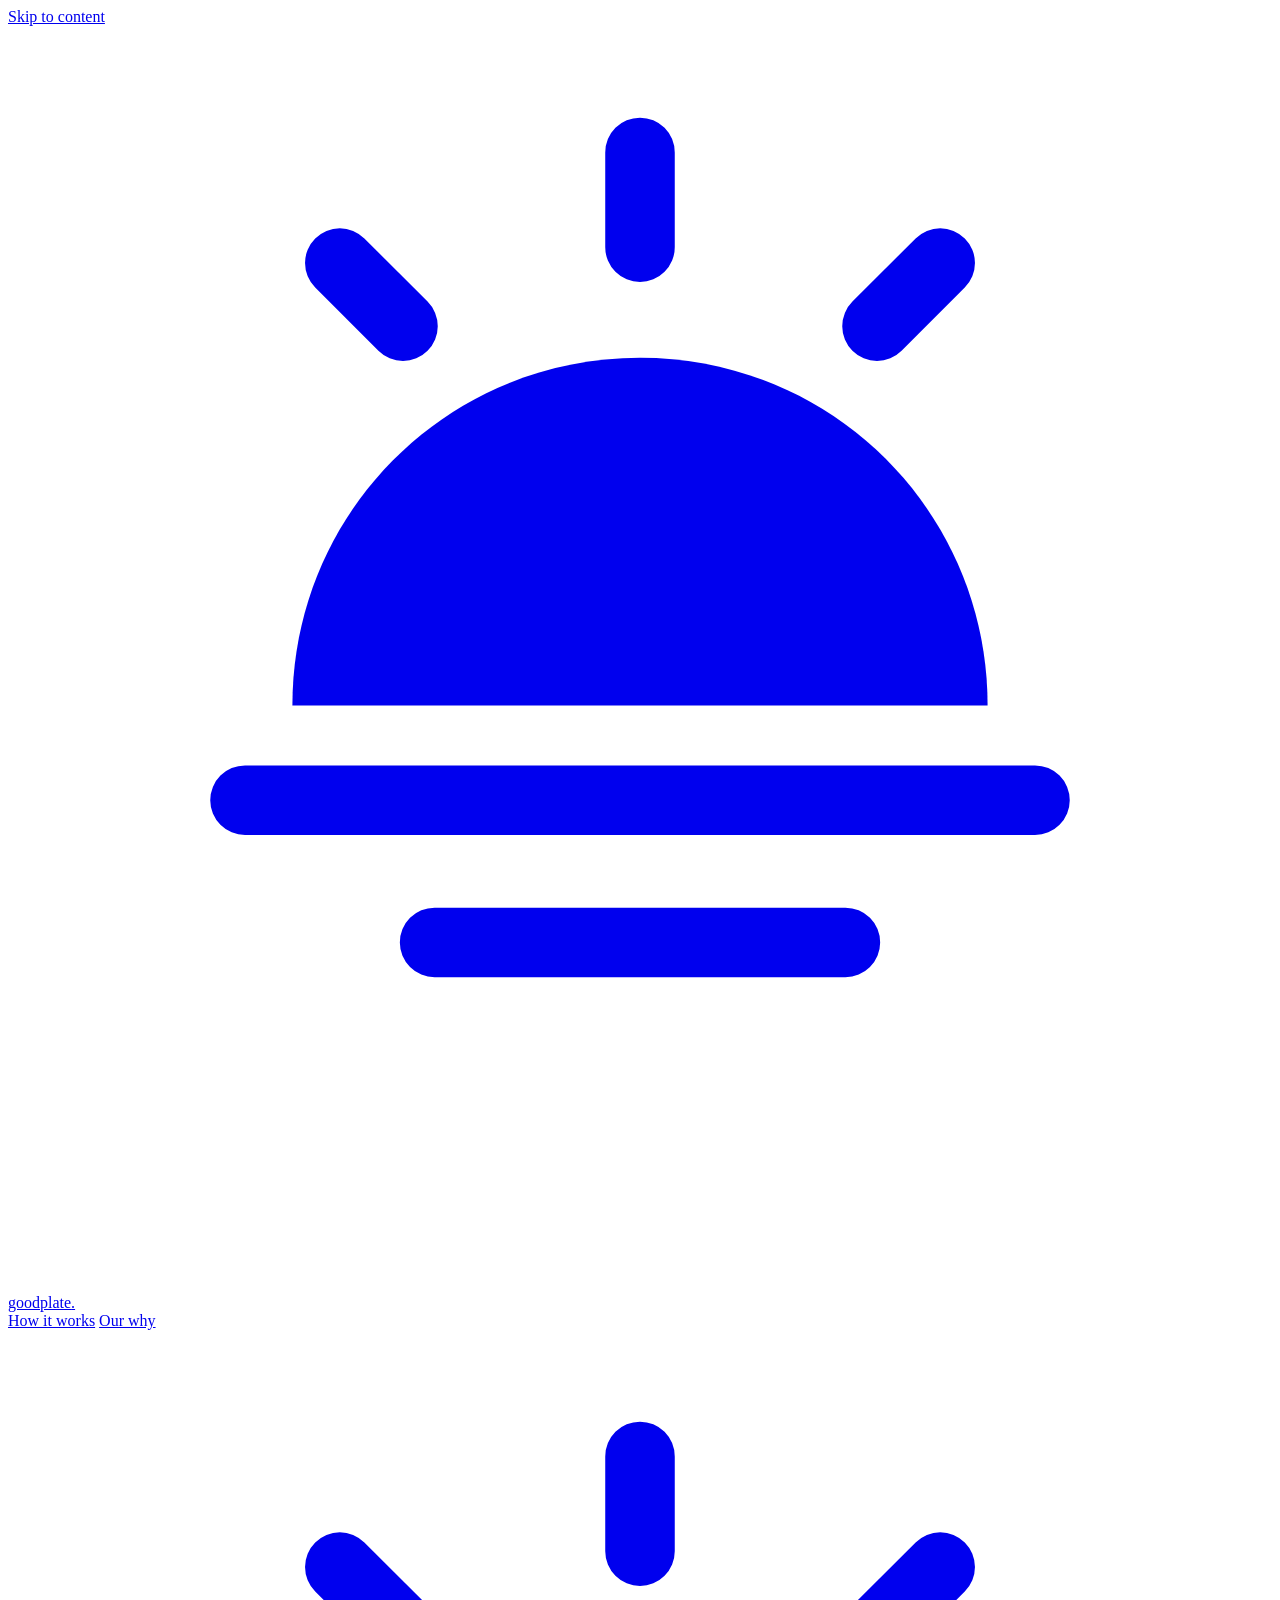
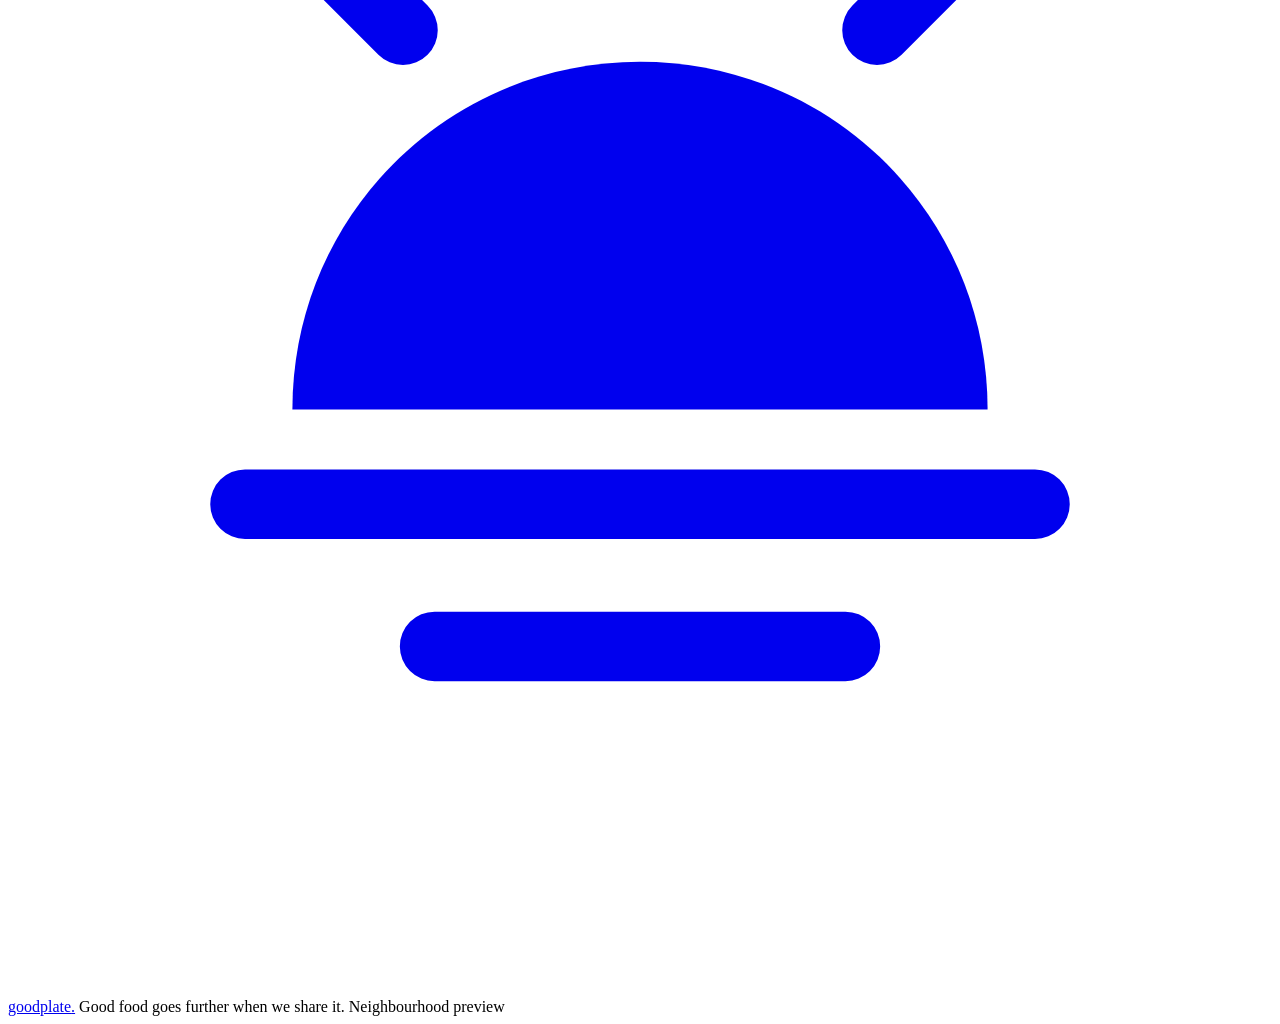
==== index.html @ 11cd2be6 "Add initial HTML structure for website" ====
<!doctype html>
<html lang="en">
  <head>
    <meta charset="utf-8" />
    <meta name="viewport" content="width=device-width, initial-scale=1" />
    <meta name="theme-color" content="#f7f7f2" />
    <meta name="description" content="Goodplate helps neighbourhood restaurants share fresh surplus food with nearby volunteers." />
    <title>Goodplate — Good food goes further</title>
    <link rel="stylesheet" href="styles.css" />
    <script defer src="app.js"></script>
  </head>
  <body>
    <a class="skip-link" href="#main">Skip to content</a>
    <header class="site-header">
      <a class="brand" href="#home" aria-label="Goodplate home">
        <span class="brand-mark" aria-hidden="true">
          <svg viewBox="0 0 40 40" fill="none"><path d="M9 21.5c0-6.1 4.9-11 11-11s11 4.9 11 11H9Z" fill="currentColor"/><path d="M7.5 24.5h25M13.5 29h13M20 7V4m-7.5 5.5-2-2m17 2 2-2" stroke="currentColor" stroke-width="2.2" stroke-linecap="round"/></svg>
        </span>
        <span>goodplate<span class="brand-period">.</span></span>
      </a>
      <nav class="header-nav" aria-label="Main navigation">
        <a href="#how-it-works">How it works</a>
        <a href="#our-why">Our why</a>
      </nav>
      <div id="header-actions" class="header-actions"></div>
    </header>
    <main id="main" tabindex="-1"></main>
    <div id="dialog-root"></div>
    <div id="toast" class="toast" role="status" aria-live="polite"></div>
    <footer class="site-footer">
      <a class="brand footer-brand" href="#home" aria-label="Goodplate home"><span class="brand-mark" aria-hidden="true"><svg viewBox="0 0 40 40" fill="none"><path d="M9 21.5c0-6.1 4.9-11 11-11s11 4.9 11 11H9Z" fill="currentColor"/><path d="M7.5 24.5h25M13.5 29h13M20 7V4m-7.5 5.5-2-2m17 2 2-2" stroke="currentColor" stroke-width="2.2" stroke-linecap="round"/></svg></span><span>goodplate<span class="brand-period">.</span></span></a>
      <span>Good food goes further when we share it.</span>
      <span class="prototype-note"><span class="status-dot"></span>Neighbourhood preview</span>
    </footer>
  </body>
</html>
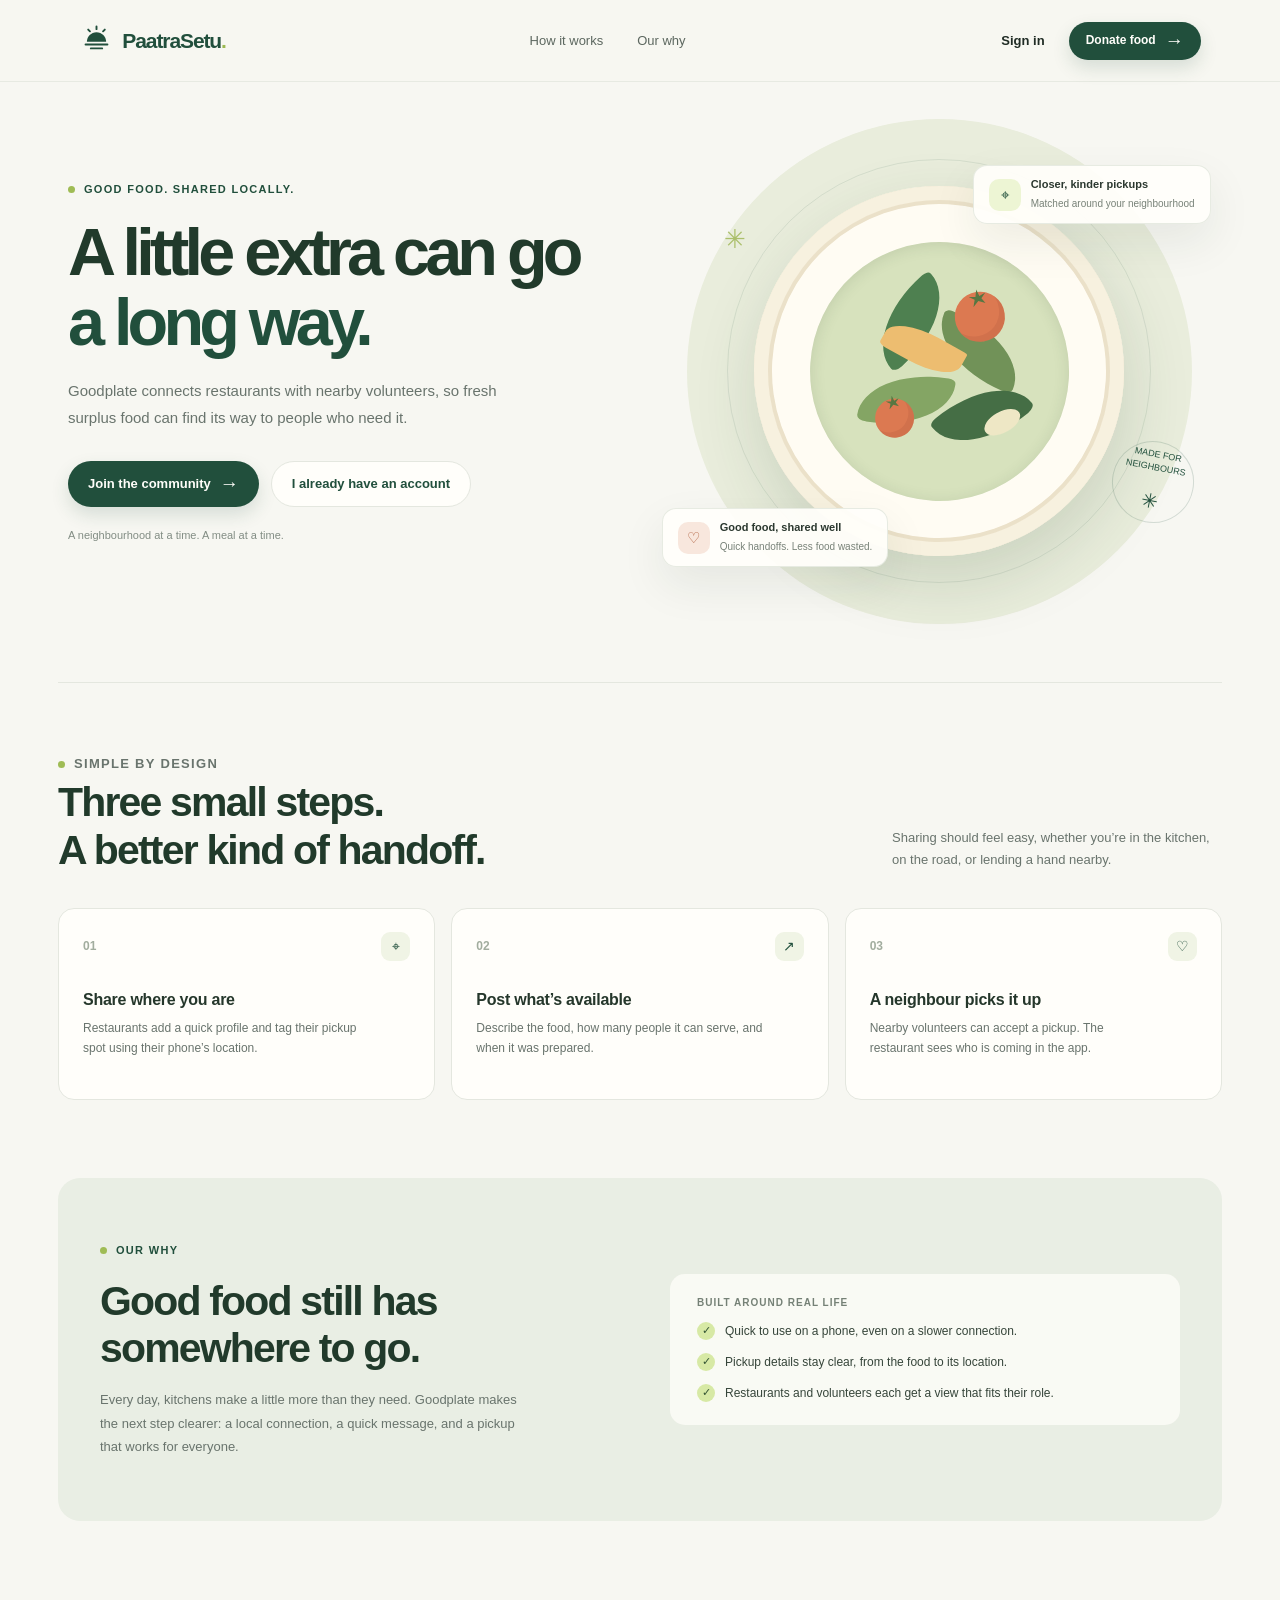
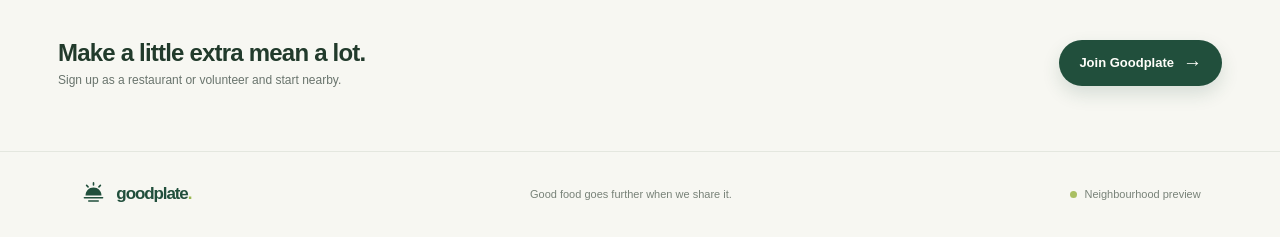
==== commit 3d1411af: "Change name" ====
--- a/index.html
+++ b/index.html
@@ -16,7 +16,7 @@
         <span class="brand-mark" aria-hidden="true">
           <svg viewBox="0 0 40 40" fill="none"><path d="M9 21.5c0-6.1 4.9-11 11-11s11 4.9 11 11H9Z" fill="currentColor"/><path d="M7.5 24.5h25M13.5 29h13M20 7V4m-7.5 5.5-2-2m17 2 2-2" stroke="currentColor" stroke-width="2.2" stroke-linecap="round"/></svg>
         </span>
-        <span>goodplate<span class="brand-period">.</span></span>
+        <span>PaatraSetu<span class="brand-period">.</span></span>
       </a>
       <nav class="header-nav" aria-label="Main navigation">
         <a href="#how-it-works">How it works</a>
--- a/styles.css
+++ b/styles.css
@@ -0,0 +1,331 @@
+:root {
+  --ink: #202c25;
+  --muted: #69746d;
+  --green: #214f3c;
+  --green-dark: #183c2d;
+  --green-soft: #e6eee8;
+  --lime: #d8f07e;
+  --lime-soft: #edf5d4;
+  --paper: #f7f7f2;
+  --white: #fffefa;
+  --line: #e4e7df;
+  --orange: #d77750;
+  --shadow: 0 18px 45px rgba(27, 56, 40, .08);
+  font-family: 'DM Sans', -apple-system, BlinkMacSystemFont, 'Segoe UI', sans-serif;
+  color: var(--ink);
+  background: var(--paper);
+  font-synthesis: none;
+  text-rendering: optimizeLegibility;
+}
+
+* { box-sizing: border-box; }
+html { scroll-behavior: smooth; }
+body { margin: 0; min-width: 320px; background: var(--paper); }
+button, input, select, textarea { font: inherit; }
+button, a { -webkit-tap-highlight-color: transparent; }
+a { color: inherit; }
+button { color: inherit; }
+.skip-link { position: fixed; top: 10px; left: 10px; z-index: 100; padding: 10px 14px; border-radius: 8px; transform: translateY(-150%); background: var(--white); }
+.skip-link:focus { transform: none; }
+.site-header { height: 82px; display: flex; align-items: center; justify-content: space-between; padding: 0 clamp(20px, 6.2vw, 96px); background: rgba(247,247,242,.95); border-bottom: 1px solid rgba(226,230,222,.75); }
+.brand { display: inline-flex; align-items: center; gap: 8px; color: var(--green); text-decoration: none; font-family: Manrope, sans-serif; font-size: 21px; font-weight: 800; letter-spacing: -1.1px; }
+.brand-mark { display: inline-grid; place-items: center; width: 35px; height: 35px; color: var(--green); }
+.brand-mark svg { width: 100%; height: 100%; }
+.brand-period { color: #9bb952; }
+.header-nav, .header-actions { display: flex; align-items: center; gap: 34px; }
+.header-nav a { color: #5c675f; font-size: 13px; text-decoration: none; }
+.header-nav a:hover { color: var(--green); }
+.header-actions { gap: 12px; }
+.link-button, .button { border: 0; background: transparent; cursor: pointer; text-decoration: none; }
+.link-button { padding: 11px 12px; color: var(--ink); font-size: 13px; font-weight: 600; }
+.button { min-height: 46px; padding: 0 20px; display: inline-flex; align-items: center; justify-content: center; gap: 9px; border-radius: 999px; font-size: 13px; line-height: 1.2; font-weight: 700; transition: transform .16s ease, background .16s ease, box-shadow .16s ease; }
+.button:hover { transform: translateY(-1px); }
+.button:focus-visible, .link-button:focus-visible, .icon-button:focus-visible, input:focus-visible, select:focus-visible, textarea:focus-visible, a:focus-visible { outline: 3px solid #a6c55b; outline-offset: 3px; }
+.button-primary { background: var(--green); color: #fffefa; box-shadow: 0 8px 18px rgba(33,79,60,.15); }
+.button-primary:hover { background: var(--green-dark); }
+.button-light { background: var(--white); color: var(--green); }
+.button-lime { background: var(--lime); color: var(--green-dark); }
+.button-outline { border: 1px solid var(--line); background: var(--white); color: var(--green); }
+.button-small { min-height: 38px; padding: 0 15px; font-size: 12px; }
+.button-wide { width: 100%; }
+.button svg, .link-button svg { width: 17px; height: 17px; }
+.avatar-chip { display: flex; align-items: center; gap: 9px; margin-left: 6px; color: var(--ink); font-size: 12px; font-weight: 700; }
+.avatar-dot { width: 32px; height: 32px; display: grid; place-items: center; border-radius: 50%; background: var(--lime-soft); color: var(--green); font-family: Manrope,sans-serif; font-size: 12px; }
+.signout-icon { display: none; }
+.header-donate { padding-inline: 17px; }
+
+#main { min-height: 70vh; }
+.page-shell { max-width: 1220px; margin: 0 auto; padding: 0 28px; }
+.hero { min-height: 600px; display: grid; grid-template-columns: 1fr 1fr; align-items: center; gap: 32px; padding-top: 28px; padding-bottom: 50px; }
+.hero-copy { position: relative; z-index: 1; padding: 20px 0 42px 10px; }
+.eyebrow { display: inline-flex; align-items: center; gap: 9px; margin: 0 0 20px; color: var(--green); font-size: 11px; line-height: 1.3; font-weight: 700; letter-spacing: 1.3px; text-transform: uppercase; }
+.eyebrow::before { content: ''; width: 7px; height: 7px; display: inline-block; border-radius: 99px; background: #9fbc55; }
+h1, h2, h3, p { margin-top: 0; }
+h1, h2, h3 { font-family: Manrope, 'DM Sans', sans-serif; }
+.hero h1 { max-width: 580px; margin: 0 0 20px; color: #213a2b; font-size: clamp(49px, 5.2vw, 70px); line-height: 1.055; font-weight: 700; letter-spacing: -4.8px; }
+.hero h1 em { color: var(--green); font-style: normal; }
+.hero-lede { max-width: 440px; margin-bottom: 30px; color: var(--muted); font-size: 15px; line-height: 1.8; }
+.hero-actions { display: flex; flex-wrap: wrap; gap: 12px; }
+.button-arrow { display: inline-block; font-size: 19px; font-weight: 400; line-height: 12px; }
+.hero-note { margin: 22px 0 0; color: #828d84; font-size: 11px; }
+.hero-visual { min-height: 490px; display: grid; place-items: center; position: relative; isolation: isolate; }
+.hero-orbit { position: absolute; z-index: -1; width: min(100%, 505px); aspect-ratio: 1; border-radius: 50%; background: #e9eddc; }
+.hero-orbit::before { content: ''; position: absolute; inset: 8%; border: 1px solid rgba(33,79,60,.10); border-radius: inherit; }
+.hero-orbit::after { content: ''; position: absolute; inset: 18%; border: 1px dashed rgba(33,79,60,.11); border-radius: inherit; }
+.plate { width: min(79%, 370px); aspect-ratio: 1; display: grid; place-items: center; border-radius: 50%; background: #fffcf3; box-shadow: 0 26px 65px rgba(43, 72, 45, .16), inset 0 0 0 14px #f7f1df, inset 0 0 0 18px #ebe1c9; transform: rotate(-8deg); }
+.plate-inner { width: 70%; height: 70%; position: relative; overflow: hidden; border-radius: 50%; background: #d7e2bd; box-shadow: inset 0 2px 15px rgba(43,72,45,.13); }
+.plate-leaf { position: absolute; display: block; width: 36%; height: 21%; border-radius: 90% 8% 90% 10%; background: #4e8050; transform: rotate(-34deg); }
+.plate-leaf:nth-child(1) { top: 19%; left: 24%; }
+.plate-leaf:nth-child(2) { top: 34%; left: 48%; background: #719258; transform: rotate(31deg) scaleX(-1); }
+.plate-leaf:nth-child(3) { top: 49%; left: 18%; background: #84a564; transform: rotate(16deg); }
+.plate-leaf:nth-child(4) { top: 59%; left: 46%; background: #456e45; transform: rotate(-31deg) scaleX(-1); }
+.plate-tomato { position: absolute; width: 19%; aspect-ratio: 1; border-radius: 50%; background: #dc7951; box-shadow: inset -5px -6px 0 rgba(119,51,37,.11); }
+.plate-tomato::before { content: ''; position: absolute; width: 35%; height: 35%; top: -3px; left: 33%; background: #577742; clip-path: polygon(50% 0,63% 40%,100% 25%,73% 55%,93% 85%,53% 68%,20% 100%,33% 58%,0 37%,40% 42%); }
+.plate-tomato.one { top: 22%; left: 59%; }
+.plate-tomato.two { top: 58%; left: 23%; width: 15%; }
+.plate-carrot { position: absolute; top: 34%; left: 29%; width: 32%; height: 13%; border-radius: 60% 5% 60% 10%; background: #edbd70; transform: rotate(37deg); }
+.plate-bean { position: absolute; right: 21%; bottom: 23%; width: 15%; height: 8%; border-radius: 50%; background: #eee7c5; transform: rotate(-21deg); }
+.floating-note { position: absolute; display: flex; align-items: center; gap: 10px; padding: 12px 15px; border: 1px solid rgba(226,230,220,.8); border-radius: 14px; background: rgba(255,254,250,.94); box-shadow: var(--shadow); }
+.note-one { top: 8%; right: 2%; }
+.note-two { bottom: 10%; left: 1%; }
+.floating-icon { width: 32px; height: 32px; display: grid; place-items: center; border-radius: 10px; background: var(--lime-soft); color: var(--green); font-size: 15px; }
+.floating-icon.orange { background: #f8e7dd; color: #ad5c3a; }
+.floating-copy strong { display: block; margin-bottom: 3px; color: #2b382f; font-size: 11px; }
+.floating-copy span { color: #788278; font-size: 10px; }
+.spark { position: absolute; top: 20%; left: 12%; color: #abbf6b; font-size: 26px; }
+.hero-seal { position: absolute; right: 5%; bottom: 19%; width: 82px; height: 82px; display: grid; place-items: center; border: 1px solid rgba(33,79,60,.17); border-radius: 50%; color: var(--green); font-family: Manrope,sans-serif; font-size: 9px; text-align: center; line-height: 1.5; transform: rotate(11deg); }
+.hero-seal span { font-size: 20px; }
+
+.how-section { padding: 70px 0 78px; border-top: 1px solid var(--line); }
+.section-heading { display: flex; justify-content: space-between; align-items: end; gap: 25px; margin-bottom: 33px; }
+.section-heading h2, .why-copy h2 { max-width: 490px; margin: 0; color: #213a2b; font-size: clamp(30px, 3.2vw, 42px); line-height: 1.17; letter-spacing: -1.8px; }
+.section-heading p { max-width: 330px; margin: 0 0 4px; color: var(--muted); font-size: 13px; line-height: 1.7; }
+.steps-grid { display: grid; grid-template-columns: repeat(3,1fr); gap: 16px; }
+.step-card { min-height: 192px; padding: 23px 24px; border: 1px solid var(--line); border-radius: 16px; background: var(--white); }
+.step-number { display: flex; align-items: center; justify-content: space-between; margin-bottom: 30px; color: #a2ad9e; font-family: Manrope,sans-serif; font-size: 12px; font-weight: 700; }
+.step-number span:last-child { width: 29px; height: 29px; display: grid; place-items: center; border-radius: 9px; background: #f0f4e5; color: var(--green); font-size: 14px; }
+.step-card h3 { margin-bottom: 9px; color: #25372b; font-size: 16px; letter-spacing: -.25px; }
+.step-card p { max-width: 290px; margin: 0; color: var(--muted); font-size: 12px; line-height: 1.7; }
+.why-section { padding: 62px 42px; display: grid; grid-template-columns: 1fr 1fr; align-items: center; gap: 60px; margin: 0 0 78px; border-radius: 22px; background: #e9eee4; }
+.why-copy h2 { max-width: 440px; margin-bottom: 15px; }
+.why-copy > p:last-child { max-width: 430px; margin: 0; color: #69746d; font-size: 13px; line-height: 1.8; }
+.why-aside { padding: 23px 27px; border-radius: 15px; background: rgba(255,254,250,.75); }
+.why-aside-label { margin: 0 0 14px; color: #758176; font-size: 10px; font-weight: 700; letter-spacing: 1px; text-transform: uppercase; }
+.why-points { display: grid; gap: 13px; }
+.why-point { display: flex; align-items: flex-start; gap: 10px; color: #36453a; font-size: 12px; line-height: 1.5; }
+.check { flex: none; width: 18px; height: 18px; display: grid; place-items: center; border-radius: 50%; background: #d7e9a5; color: #335433; font-size: 11px; font-weight: 700; }
+.join-strip { padding: 40px 0 64px; display: flex; justify-content: space-between; align-items: center; gap: 20px; }
+.join-strip h2 { margin: 0 0 6px; color: #213a2b; font-size: 24px; letter-spacing: -.8px; }
+.join-strip p { margin: 0; color: var(--muted); font-size: 12px; }
+.site-footer { min-height: 86px; display: flex; align-items: center; justify-content: space-between; gap: 15px; padding: 18px clamp(20px, 6.2vw, 96px); border-top: 1px solid var(--line); color: #788278; font-size: 11px; }
+.footer-brand { font-size: 17px; }
+.footer-brand .brand-mark { width: 29px; height: 29px; }
+.prototype-note { display: inline-flex; align-items: center; gap: 7px; }
+.status-dot { width: 7px; height: 7px; border-radius: 50%; background: #a9bf62; }
+
+/* Forms and application views */
+.auth-layout { width: min(1070px, calc(100% - 40px)); min-height: calc(100vh - 168px); display: grid; grid-template-columns: .82fr 1.18fr; align-items: stretch; gap: 30px; margin: 42px auto 56px; }
+.auth-aside { position: relative; overflow: hidden; padding: 39px 34px; border-radius: 21px; background: var(--green); color: #fffefa; }
+.auth-aside::after { content: ''; position: absolute; width: 300px; height: 300px; right: -85px; bottom: -90px; border: 1px solid rgba(242,248,223,.18); border-radius: 50%; box-shadow: 0 0 0 23px rgba(242,248,223,.04), 0 0 0 55px rgba(242,248,223,.035); }
+.auth-aside .eyebrow { color: var(--lime); }
+.auth-aside h1 { max-width: 340px; margin: 60px 0 17px; font-size: 38px; line-height: 1.12; letter-spacing: -2px; }
+.auth-aside > p { max-width: 320px; color: rgba(255,254,250,.73); font-size: 13px; line-height: 1.8; }
+.auth-aside .aside-foot { position: absolute; bottom: 29px; left: 34px; display: flex; align-items: center; gap: 9px; color: rgba(255,254,250,.65); font-size: 11px; }
+.auth-aside .aside-foot span { width: 22px; height: 22px; display: grid; place-items: center; border-radius: 50%; background: rgba(255,255,255,.15); color: var(--lime); }
+.form-panel { align-self: center; width: 100%; max-width: 565px; padding: 12px 12px 12px 0; }
+.form-topline { display: flex; align-items: center; justify-content: space-between; margin-bottom: 23px; color: #79837b; font-size: 11px; }
+.form-topline button { padding: 0; border: 0; background: transparent; color: var(--green); font-size: 11px; font-weight: 700; cursor: pointer; }
+.form-panel h2 { margin: 0 0 7px; color: #213a2b; font-size: 27px; letter-spacing: -1.1px; }
+.form-subtitle { margin: 0 0 22px; color: var(--muted); font-size: 12px; line-height: 1.6; }
+.role-switch { display: grid; grid-template-columns: 1fr 1fr; gap: 5px; padding: 4px; margin-bottom: 18px; border: 1px solid var(--line); border-radius: 12px; background: #f0f1eb; }
+.role-switch button { min-height: 37px; border: 0; border-radius: 9px; background: transparent; color: #657068; font-size: 11px; font-weight: 700; cursor: pointer; }
+.role-switch button[aria-pressed="true"] { background: var(--white); color: var(--green); box-shadow: 0 2px 7px rgba(30,50,35,.07); }
+.form-grid { display: grid; grid-template-columns: 1fr 1fr; column-gap: 14px; row-gap: 13px; }
+.field { display: grid; gap: 7px; min-width: 0; }
+.field-full { grid-column: 1 / -1; }
+.field label { color: #3a4940; font-size: 10px; font-weight: 700; }
+.field input, .field select, .field textarea { width: 100%; min-height: 42px; padding: 10px 12px; border: 1px solid #e1e5dc; border-radius: 9px; outline: 0; background: var(--white); color: var(--ink); font-size: 12px; }
+.field textarea { min-height: 80px; resize: vertical; }
+.field input::placeholder, .field textarea::placeholder { color: #a1aaa1; }
+.field .field-hint { margin-top: -2px; color: #879187; font-size: 10px; line-height: 1.5; }
+.gps-row { display: flex; align-items: center; gap: 10px; flex-wrap: wrap; }
+.gps-row .button { flex: 0 0 auto; }
+.gps-status { color: #818c83; font-size: 10px; }
+.gps-status.is-set { color: #3d784f; font-weight: 600; }
+.upload-box { min-height: 48px; display: flex; align-items: center; gap: 11px; padding: 9px 12px; border: 1px dashed #cbd5c8; border-radius: 9px; background: #fbfcf8; }
+.upload-box input { position: absolute; width: 1px; height: 1px; opacity: 0; }
+.upload-box label { color: var(--green); font-size: 11px; cursor: pointer; }
+.upload-name { overflow: hidden; color: #889288; font-size: 10px; text-overflow: ellipsis; white-space: nowrap; }
+.form-notice { display: flex; align-items: flex-start; gap: 8px; margin: 14px 0; color: #78837a; font-size: 10px; line-height: 1.6; }
+.form-notice span { color: #7e9c40; }
+.form-actions { margin-top: 17px; }
+.error-message { min-height: 15px; margin: 9px 0 0; color: #a84431; font-size: 11px; }
+.inline-link { color: var(--green); font-size: inherit; font-weight: 700; text-decoration: underline; text-underline-offset: 3px; background: transparent; border: 0; padding: 0; cursor: pointer; }
+
+.dashboard { max-width: 1140px; min-height: calc(100vh - 170px); margin: 0 auto; padding: 43px 28px 68px; }
+.welcome-line { display: flex; align-items: center; justify-content: space-between; gap: 20px; margin-bottom: 29px; }
+.welcome-line .eyebrow { margin-bottom: 9px; }
+.welcome-line h1 { margin: 0; color: #213a2b; font-size: 31px; line-height: 1.2; letter-spacing: -1.5px; }
+.welcome-line > p { margin: 18px 0 0; color: var(--muted); font-size: 12px; }
+.dashboard-grid { display: grid; grid-template-columns: minmax(0,1.4fr) minmax(250px,.8fr); align-items: stretch; gap: 18px; }
+.donate-card { position: relative; min-height: 242px; display: flex; flex-direction: column; justify-content: space-between; overflow: hidden; padding: 25px 29px; border-radius: 18px; background: var(--green); color: #fffefa; }
+.donate-card::after { content: ''; position: absolute; width: 285px; height: 285px; right: -60px; top: -105px; border: 1px solid rgba(237,245,212,.2); border-radius: 50%; box-shadow: 0 0 0 20px rgba(237,245,212,.035), 0 0 0 53px rgba(237,245,212,.035); }
+.donate-card > * { position: relative; z-index: 1; }
+.donate-card-label { display: flex; align-items: center; gap: 8px; color: #dfe8d4; font-size: 10px; font-weight: 700; letter-spacing: .7px; text-transform: uppercase; }
+.donate-card-label span { width: 7px; height: 7px; border-radius: 50%; background: var(--lime); }
+.donate-card h2 { max-width: 395px; margin: 18px 0 11px; font-size: clamp(25px,3vw,34px); line-height: 1.18; letter-spacing: -1.5px; }
+.donate-card p { max-width: 400px; margin: 0; color: rgba(255,254,250,.74); font-size: 12px; line-height: 1.6; }
+.donate-card-bottom { display: flex; align-items: end; justify-content: space-between; gap: 20px; margin-top: 23px; }
+.donate-card-bottom .tiny-note { max-width: 225px; color: rgba(255,254,250,.58); font-size: 10px; line-height: 1.55; }
+.impact-card { min-height: 242px; display: flex; flex-direction: column; justify-content: space-between; padding: 23px; border: 1px solid var(--line); border-radius: 18px; background: var(--white); }
+.impact-card .card-label { color: #7c877f; font-size: 10px; font-weight: 700; letter-spacing: .8px; text-transform: uppercase; }
+.impact-number { display: flex; align-items: baseline; gap: 9px; }
+.impact-number strong { color: var(--green); font-family: Manrope,sans-serif; font-size: 42px; letter-spacing: -2px; }
+.impact-number span { max-width: 90px; color: #748077; font-size: 10px; line-height: 1.5; }
+.impact-foot { padding-top: 15px; border-top: 1px solid var(--line); color: #818b83; font-size: 10px; line-height: 1.5; }
+.content-section { margin-top: 39px; }
+.content-heading { display: flex; align-items: center; justify-content: space-between; gap: 20px; margin-bottom: 14px; }
+.content-heading h2 { margin: 0; color: #26392d; font-size: 18px; letter-spacing: -.6px; }
+.content-heading p { margin: 5px 0 0; color: #849087; font-size: 11px; }
+.count-pill { display: inline-flex; align-items: center; justify-content: center; min-width: 24px; height: 24px; padding: 0 8px; border-radius: 999px; background: var(--green-soft); color: var(--green); font-size: 10px; font-weight: 700; }
+.listing-list { display: grid; gap: 10px; }
+.listing-card { display: grid; grid-template-columns: minmax(0,1fr) auto; align-items: center; gap: 20px; padding: 17px 19px; border: 1px solid var(--line); border-radius: 14px; background: var(--white); }
+.listing-main { min-width: 0; display: flex; align-items: center; gap: 14px; }
+.food-icon { width: 43px; height: 43px; flex: 0 0 43px; display: grid; place-items: center; border-radius: 13px; background: #f1f4e5; color: #56733d; font-size: 18px; }
+.listing-copy { min-width: 0; }
+.listing-copy h3 { margin: 0 0 5px; overflow: hidden; color: #293a2f; font-size: 13px; text-overflow: ellipsis; white-space: nowrap; }
+.listing-copy p { margin: 0; color: #808a82; font-size: 10px; line-height: 1.55; }
+.listing-action { display: flex; flex-direction: column; align-items: end; gap: 7px; }
+.distance-label { color: #78837a; font-size: 10px; }
+.status-label { display: inline-flex; align-items: center; gap: 5px; color: #728071; font-size: 10px; }
+.status-label::before { content: ''; width: 6px; height: 6px; border-radius: 50%; background: #b5c795; }
+.status-label.open { color: #477450; }
+.status-label.open::before { background: #87ae62; }
+.status-label.accepted { color: #b36844; }
+.status-label.accepted::before { background: #d8885e; }
+.empty-state { padding: 31px 20px; border: 1px dashed #d8ded3; border-radius: 14px; background: rgba(255,254,250,.55); text-align: center; }
+.empty-icon { width: 39px; height: 39px; display: grid; place-items: center; margin: 0 auto 12px; border-radius: 13px; background: #eef3e3; color: var(--green); font-size: 18px; }
+.empty-state h3 { margin: 0 0 6px; color: #334339; font-size: 13px; }
+.empty-state p { max-width: 360px; margin: 0 auto; color: #828d84; font-size: 11px; line-height: 1.7; }
+.demo-message { margin-top: 20px; padding: 13px 15px; border: 1px solid #e6eadb; border-radius: 11px; background: #f0f3e9; color: #687761; font-size: 10px; line-height: 1.6; }
+.demo-message strong { color: #42593d; }
+.radius-control { display: flex; align-items: center; gap: 8px; color: #7a857c; font-size: 11px; }
+.radius-control select { max-width: 118px; padding: 8px 26px 8px 10px; border: 1px solid var(--line); border-radius: 9px; background: var(--white); color: #344339; font-size: 11px; }
+.volunteer-top { padding: 24px 28px; border-radius: 18px; background: var(--lime-soft); }
+.volunteer-top .eyebrow { margin-bottom: 9px; }
+.volunteer-top h2 { margin: 0 0 8px; color: #263c2b; font-size: 24px; letter-spacing: -1.1px; }
+.volunteer-top p { max-width: 560px; margin: 0; color: #6d796d; font-size: 11px; line-height: 1.7; }
+
+/* Modal */
+.modal-backdrop { position: fixed; z-index: 20; inset: 0; display: grid; place-items: center; overflow-y: auto; padding: 20px; background: rgba(21,36,27,.48); backdrop-filter: blur(3px); }
+.modal { position: relative; width: min(520px, 100%); max-height: min(90vh, 780px); overflow-y: auto; padding: 27px; border-radius: 19px; background: var(--paper); box-shadow: 0 24px 90px rgba(9,23,14,.24); }
+.modal h2 { margin: 0 0 7px; color: #24392b; font-size: 23px; letter-spacing: -.9px; }
+.modal-intro { margin: 0 30px 20px 0; color: #78837b; font-size: 11px; line-height: 1.6; }
+.modal-close { position: absolute; top: 17px; right: 17px; width: 34px; height: 34px; display: grid; place-items: center; border: 1px solid var(--line); border-radius: 50%; background: var(--white); color: #5b695f; cursor: pointer; font-size: 19px; }
+.modal-close:hover { background: #f0f2ec; }
+.modal .form-grid { row-gap: 14px; }
+.modal .form-actions { margin-top: 20px; }
+.modal-footnote { margin: 11px 0 0; color: #869087; font-size: 10px; text-align: center; line-height: 1.5; }
+.alert-item { display: flex; gap: 12px; padding: 13px 0; border-top: 1px solid var(--line); }
+.alert-item:first-of-type { margin-top: 10px; }
+.alert-bullet { flex: none; width: 28px; height: 28px; display: grid; place-items: center; border-radius: 9px; background: #eef3e2; color: var(--green); font-size: 13px; }
+.alert-copy strong { display: block; margin: 0 0 4px; color: #35443a; font-size: 11px; }
+.alert-copy p { margin: 0; color: #828d84; font-size: 10px; line-height: 1.55; }
+.toast { position: fixed; z-index: 40; right: 24px; bottom: 24px; max-width: min(360px, calc(100vw - 40px)); padding: 13px 17px; border: 1px solid rgba(255,255,255,.15); border-radius: 12px; background: #203e2d; box-shadow: 0 12px 35px rgba(17,40,25,.2); color: #fff; font-size: 11px; line-height: 1.5; opacity: 0; transform: translateY(14px); pointer-events: none; transition: .25s ease; }
+.toast.visible { opacity: 1; transform: none; }
+
+@media (max-width: 850px) {
+  .site-header { padding-inline: 24px; }
+  .header-nav { gap: 19px; }
+  .hero { min-height: 540px; gap: 5px; }
+  .hero h1 { font-size: 56px; }
+  .hero-visual { min-height: 430px; }
+  .why-section { padding: 40px 31px; gap: 34px; }
+  .auth-layout { grid-template-columns: .74fr 1.26fr; gap: 23px; }
+  .auth-aside { padding: 30px 25px; }
+  .auth-aside h1 { font-size: 33px; }
+  .auth-aside .aside-foot { left: 25px; }
+  .form-panel { padding-right: 0; }
+  .dashboard-grid { grid-template-columns: minmax(0,1.2fr) minmax(210px,.8fr); }
+}
+@media (max-width: 650px) {
+  .site-header { height: 70px; padding: 0 17px; }
+  .brand { font-size: 19px; }
+  .brand-mark { width: 31px; height: 31px; }
+  .header-nav { display: none; }
+  .header-actions { gap: 4px; }
+  .header-actions .link-button { padding: 9px 8px; font-size: 11px; }
+  .avatar-chip > span:last-child { display: none; }
+  .header-donate { min-height: 38px; padding: 0 13px; font-size: 11px; }
+  .page-shell { padding-inline: 20px; }
+  .hero { grid-template-columns: 1fr; gap: 0; padding-top: 28px; padding-bottom: 31px; }
+  .hero-copy { padding: 16px 0 10px; }
+  .hero h1 { max-width: 500px; font-size: clamp(46px, 11.5vw, 64px); letter-spacing: -3.3px; }
+  .hero-lede { max-width: 400px; font-size: 13px; }
+  .hero-visual { min-height: 375px; margin-top: 3px; }
+  .hero-orbit { width: min(83vw, 390px); }
+  .plate { width: min(64vw, 300px); }
+  .note-one { top: 6%; right: 0; }
+  .note-two { bottom: 6%; left: 0; }
+  .hero-seal { right: 4%; bottom: 20%; width: 67px; height: 67px; font-size: 8px; }
+  .spark { left: 4%; top: 18%; }
+  .how-section { padding: 50px 0; }
+  .section-heading { display: block; margin-bottom: 23px; }
+  .section-heading h2 { margin-bottom: 12px; font-size: 34px; }
+  .section-heading p { font-size: 12px; }
+  .steps-grid { grid-template-columns: 1fr; gap: 10px; }
+  .step-card { min-height: 0; padding: 18px 20px; }
+  .step-number { margin-bottom: 19px; }
+  .why-section { grid-template-columns: 1fr; gap: 23px; margin-bottom: 44px; padding: 30px 23px; border-radius: 17px; }
+  .why-copy h2 { font-size: 32px; }
+  .why-aside { padding: 20px; }
+  .join-strip { align-items: start; flex-direction: column; padding: 12px 0 47px; }
+  .site-footer { min-height: 110px; flex-wrap: wrap; padding-inline: 20px; }
+  .site-footer > span:nth-child(2) { order: 3; flex-basis: 100%; }
+  .prototype-note { margin-left: auto; }
+  .auth-layout { width: min(100% - 30px, 480px); display: flex; flex-direction: column; gap: 19px; margin-top: 21px; }
+  .auth-aside { min-height: 195px; padding: 24px 22px; }
+  .auth-aside h1 { max-width: 340px; margin: 24px 0 8px; font-size: 28px; }
+  .auth-aside > p { max-width: 400px; margin-bottom: 0; font-size: 11px; }
+  .auth-aside .eyebrow { margin-bottom: 0; }
+  .auth-aside .aside-foot { display: none; }
+  .form-panel { padding: 0 3px; }
+  .form-panel h2 { font-size: 24px; }
+  .dashboard { padding: 29px 19px 48px; }
+  .welcome-line { align-items: start; flex-direction: column; gap: 11px; margin-bottom: 22px; }
+  .welcome-line h1 { font-size: 27px; }
+  .welcome-line > p { margin: 0; }
+  .dashboard-grid { grid-template-columns: 1fr; gap: 11px; }
+  .donate-card { min-height: 230px; padding: 22px; }
+  .impact-card { min-height: 172px; }
+  .impact-number strong { font-size: 35px; }
+  .content-section { margin-top: 30px; }
+  .content-heading { align-items: start; flex-direction: column; gap: 12px; }
+  .content-heading.with-controls { align-items: start; }
+  .radius-control { align-self: stretch; justify-content: space-between; }
+  .radius-control select { max-width: 155px; }
+  .listing-card { grid-template-columns: 1fr; gap: 13px; padding: 15px; }
+  .listing-action { flex-direction: row; align-items: center; justify-content: space-between; padding-left: 57px; }
+  .volunteer-top { padding: 21px; }
+  .modal { padding: 24px 19px; }
+}
+@media (max-width: 390px) {
+  .header-actions .link-button { display: none; }
+  .header-actions [data-action="notifications"], .header-actions [data-action="signout"] { display: inline-flex; align-items: center; justify-content: center; padding: 8px 4px; font-size: 0; }
+  .header-actions [data-action="notifications"] .updates-label { display: none; }
+  .header-actions [data-action="notifications"]::before { content: '⌁'; font-size: 18px; }
+  .header-actions .count-pill { font-size: 9px; }
+  .header-actions [data-action="signout"] .signout-label { display: none; }
+  .header-actions [data-action="signout"] .signout-icon { display: inline; font-size: 15px; }
+  .header-donate { padding-inline: 10px; font-size: 10px; }
+  .site-header { gap: 7px; }
+  .header-actions { gap: 2px; }
+  .hero-actions { gap: 9px; }
+  .hero-actions .button { min-height: 43px; padding-inline: 15px; font-size: 11px; }
+  .form-grid { grid-template-columns: 1fr; }
+  .field-full { grid-column: auto; }
+  .gps-row { align-items: start; flex-direction: column; }
+}
+@media (prefers-reduced-motion: reduce) {
+  *, *::before, *::after { scroll-behavior: auto !important; transition-duration: .01ms !important; animation-duration: .01ms !important; animation-iteration-count: 1 !important; }
+}
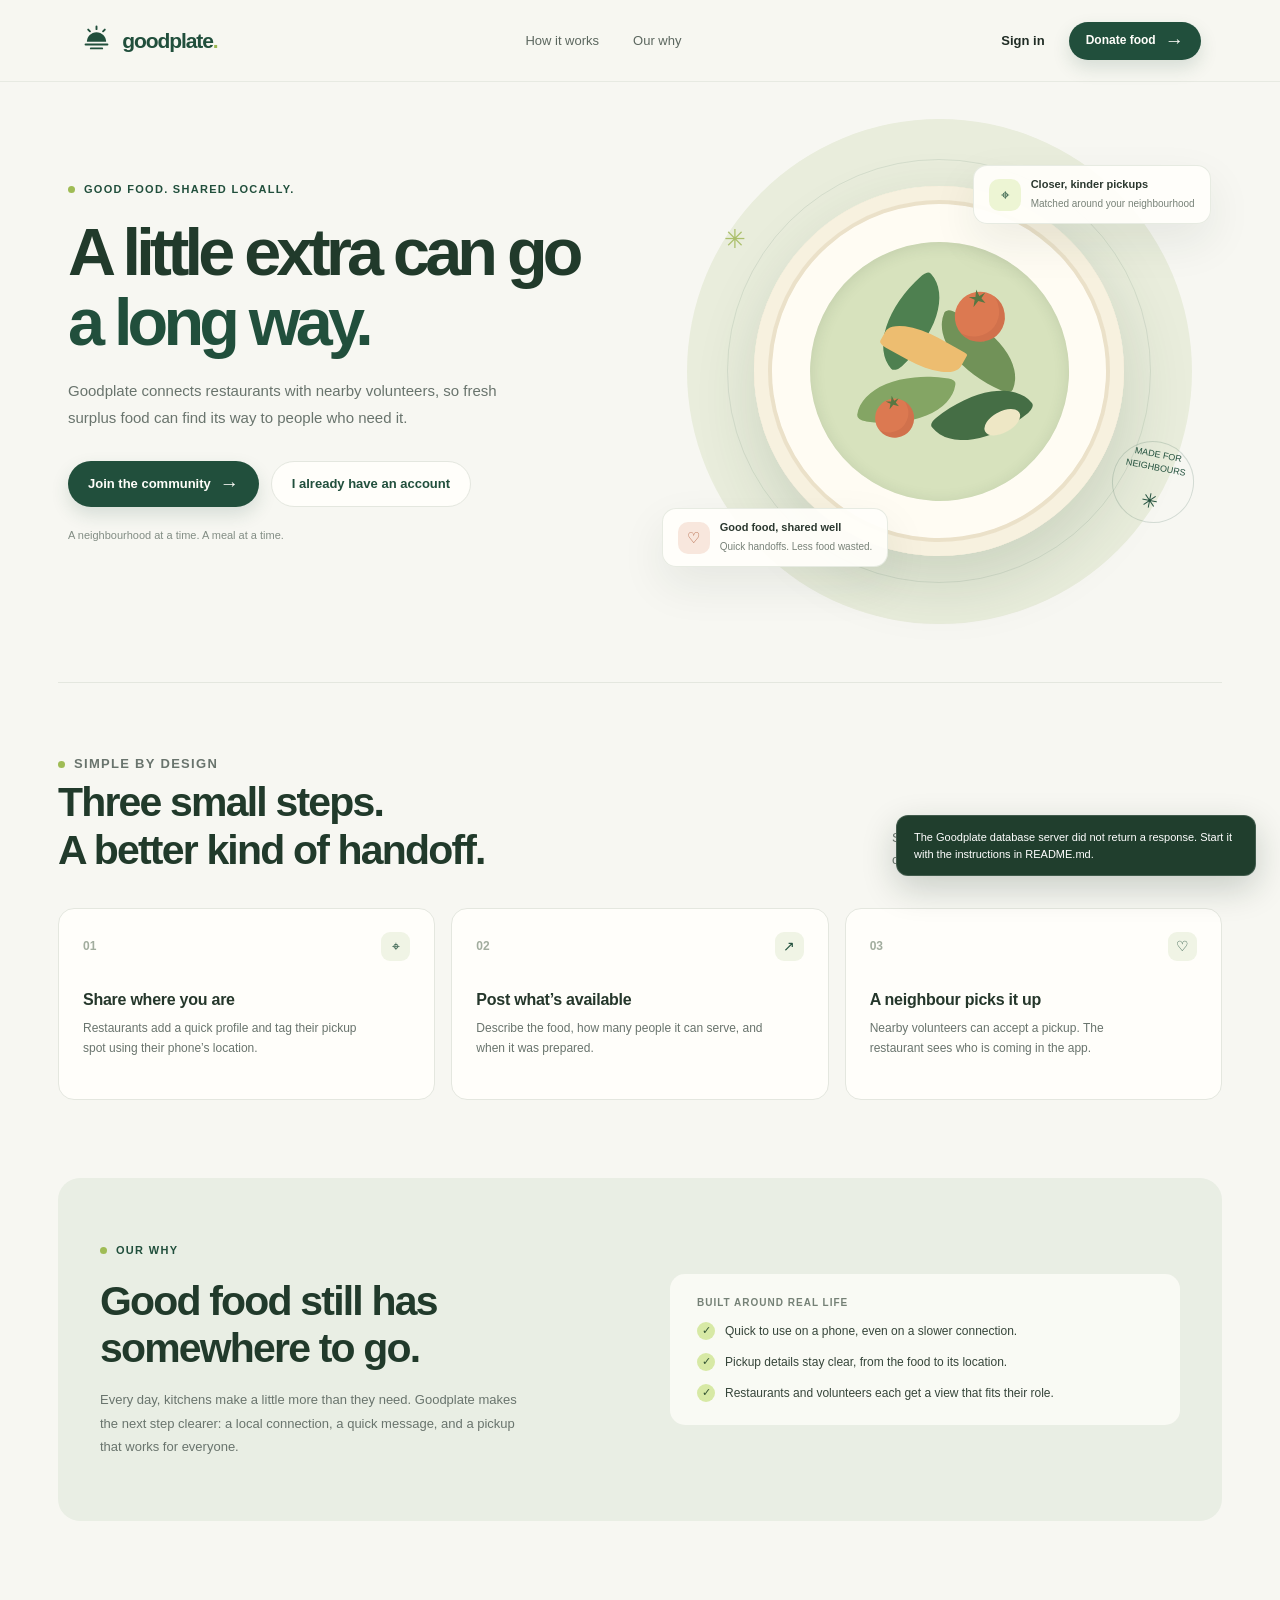
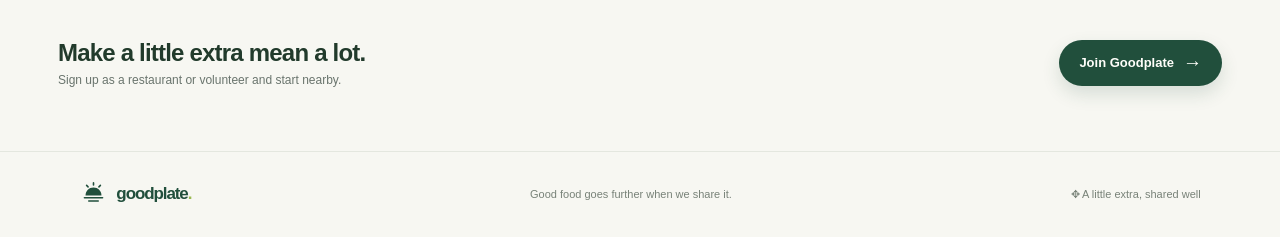
==== commit 6c1ae90d: "refine code" ====
--- a/index.html
+++ b/index.html
@@ -3,7 +3,7 @@
   <head>
     <meta charset="utf-8" />
     <meta name="viewport" content="width=device-width, initial-scale=1" />
-    <meta name="theme-color" content="#f7f7f2" />
+    <meta name="theme-color" content="#f6f0e4" />
     <meta name="description" content="Goodplate helps neighbourhood restaurants share fresh surplus food with nearby volunteers." />
     <title>Goodplate — Good food goes further</title>
     <link rel="stylesheet" href="styles.css" />
@@ -12,11 +12,11 @@
   <body>
     <a class="skip-link" href="#main">Skip to content</a>
     <header class="site-header">
-      <a class="brand" href="#home" aria-label="Goodplate home">
+      <a class="brand" href="#home" aria-label="Goodplate home" data-action="home">
         <span class="brand-mark" aria-hidden="true">
           <svg viewBox="0 0 40 40" fill="none"><path d="M9 21.5c0-6.1 4.9-11 11-11s11 4.9 11 11H9Z" fill="currentColor"/><path d="M7.5 24.5h25M13.5 29h13M20 7V4m-7.5 5.5-2-2m17 2 2-2" stroke="currentColor" stroke-width="2.2" stroke-linecap="round"/></svg>
         </span>
-        <span>PaatraSetu<span class="brand-period">.</span></span>
+        <span>goodplate<span class="brand-period">.</span></span>
       </a>
       <nav class="header-nav" aria-label="Main navigation">
         <a href="#how-it-works">How it works</a>
@@ -28,9 +28,9 @@
     <div id="dialog-root"></div>
     <div id="toast" class="toast" role="status" aria-live="polite"></div>
     <footer class="site-footer">
-      <a class="brand footer-brand" href="#home" aria-label="Goodplate home"><span class="brand-mark" aria-hidden="true"><svg viewBox="0 0 40 40" fill="none"><path d="M9 21.5c0-6.1 4.9-11 11-11s11 4.9 11 11H9Z" fill="currentColor"/><path d="M7.5 24.5h25M13.5 29h13M20 7V4m-7.5 5.5-2-2m17 2 2-2" stroke="currentColor" stroke-width="2.2" stroke-linecap="round"/></svg></span><span>goodplate<span class="brand-period">.</span></span></a>
+      <a class="brand footer-brand" href="#home" aria-label="Goodplate home" data-action="home"><span class="brand-mark" aria-hidden="true"><svg viewBox="0 0 40 40" fill="none"><path d="M9 21.5c0-6.1 4.9-11 11-11s11 4.9 11 11H9Z" fill="currentColor"/><path d="M7.5 24.5h25M13.5 29h13M20 7V4m-7.5 5.5-2-2m17 2 2-2" stroke="currentColor" stroke-width="2.2" stroke-linecap="round"/></svg></span><span>goodplate<span class="brand-period">.</span></span></a>
       <span>Good food goes further when we share it.</span>
-      <span class="prototype-note"><span class="status-dot"></span>Neighbourhood preview</span>
+      <span class="tradition-note"><span aria-hidden="true">✥</span> A little extra, shared well</span>
     </footer>
   </body>
 </html>
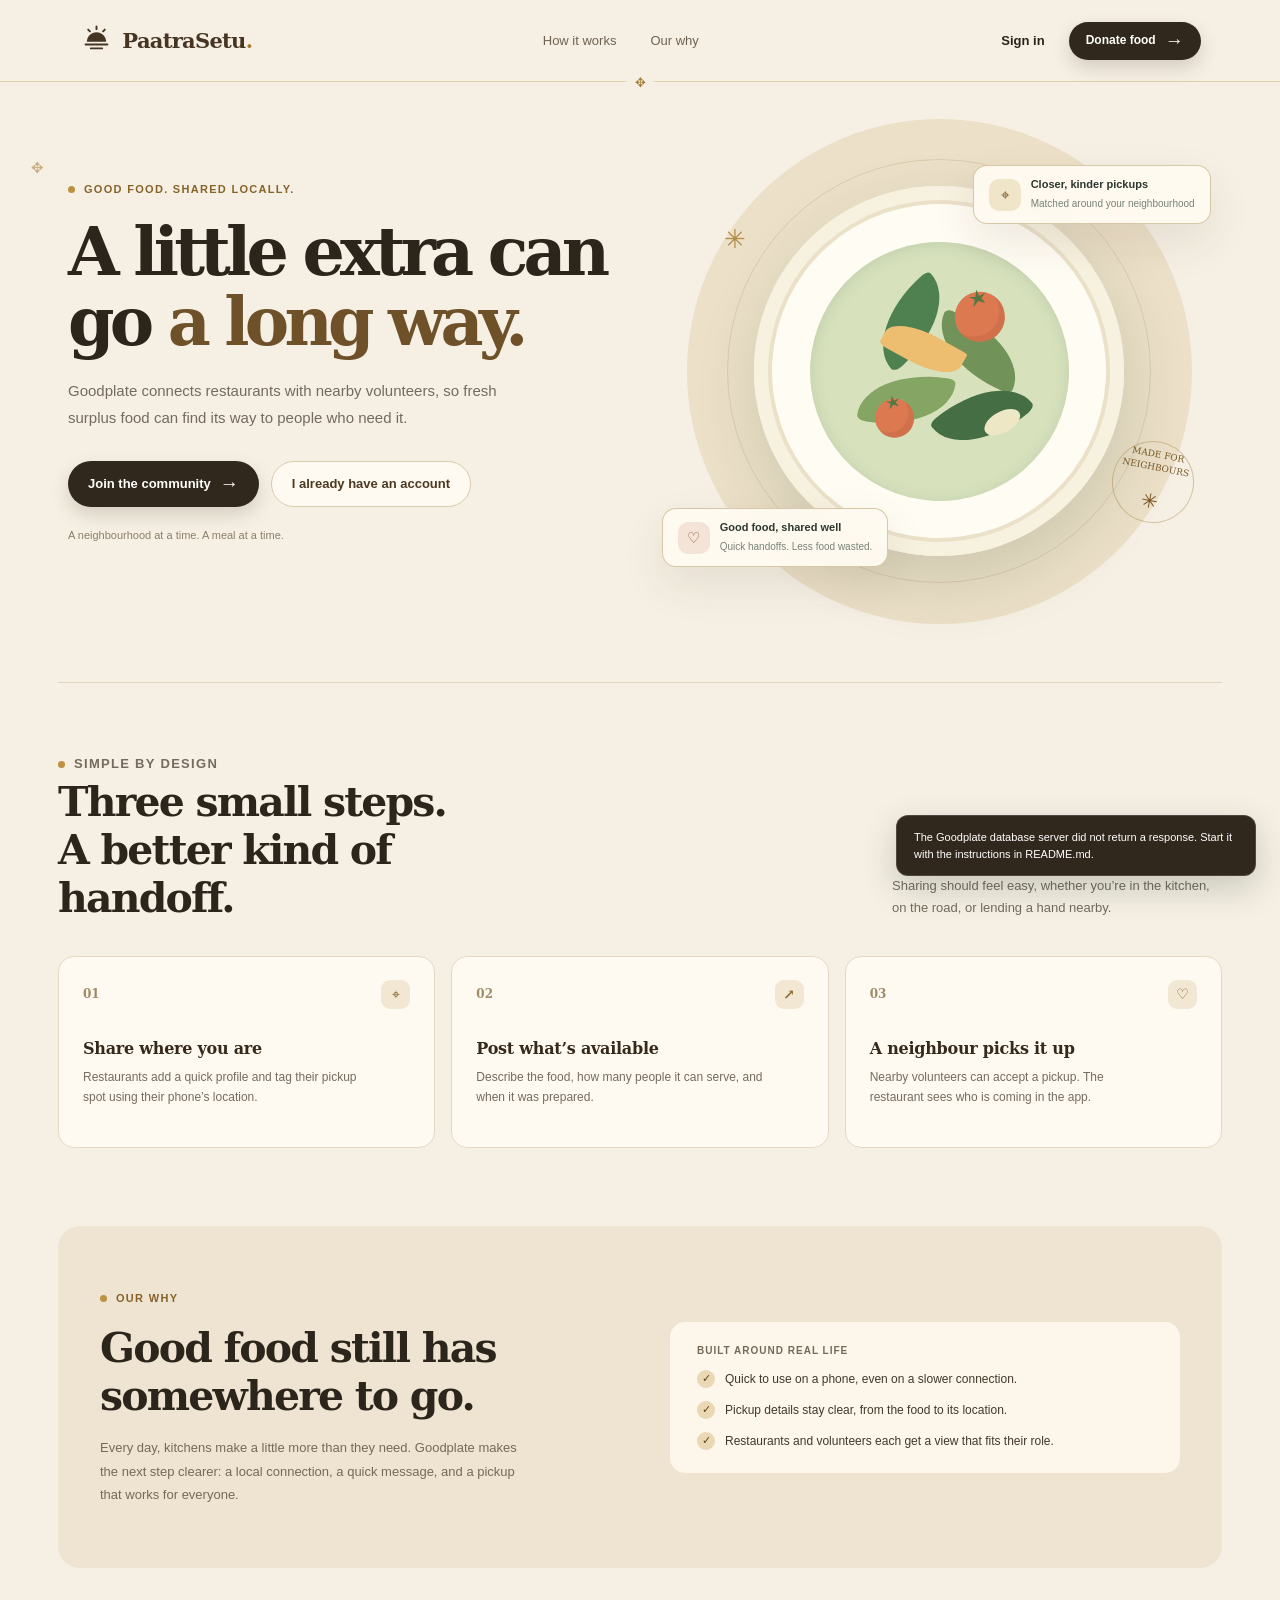
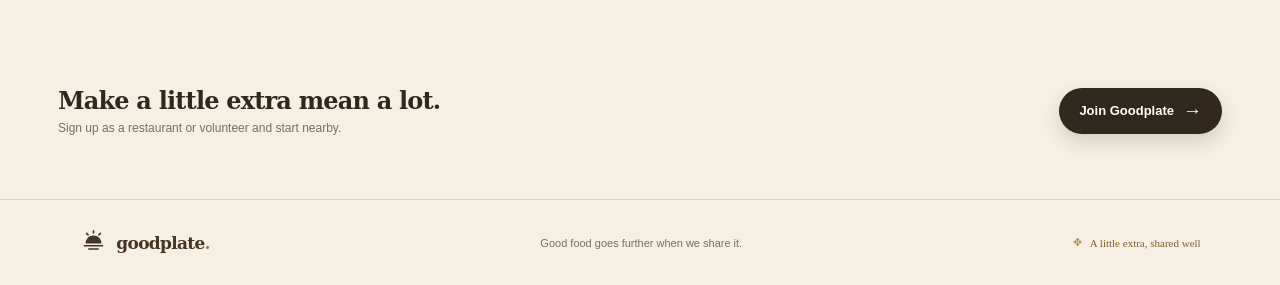
==== commit b354e0a4: "change names" ====
--- a/index.html
+++ b/index.html
@@ -5,7 +5,7 @@
     <meta name="viewport" content="width=device-width, initial-scale=1" />
     <meta name="theme-color" content="#f6f0e4" />
     <meta name="description" content="Goodplate helps neighbourhood restaurants share fresh surplus food with nearby volunteers." />
-    <title>Goodplate — Good food goes further</title>
+    <title>PaatraSetu — Where we bridge the gap between surplus food and the needy.</title>
     <link rel="stylesheet" href="styles.css" />
     <script defer src="app.js"></script>
   </head>
@@ -16,7 +16,7 @@
         <span class="brand-mark" aria-hidden="true">
           <svg viewBox="0 0 40 40" fill="none"><path d="M9 21.5c0-6.1 4.9-11 11-11s11 4.9 11 11H9Z" fill="currentColor"/><path d="M7.5 24.5h25M13.5 29h13M20 7V4m-7.5 5.5-2-2m17 2 2-2" stroke="currentColor" stroke-width="2.2" stroke-linecap="round"/></svg>
         </span>
-        <span>goodplate<span class="brand-period">.</span></span>
+        <span>PaatraSetu<span class="brand-period">.</span></span>
       </a>
       <nav class="header-nav" aria-label="Main navigation">
         <a href="#how-it-works">How it works</a>
--- a/styles.css
+++ b/styles.css
@@ -329,3 +329,131 @@
 @media (prefers-reduced-motion: reduce) {
   *, *::before, *::after { scroll-behavior: auto !important; transition-duration: .01ms !important; animation-duration: .01ms !important; animation-iteration-count: 1 !important; }
 }
+
+/* Warm, restrained Indian traditional palette: ink, turmeric, and old brass. */
+:root {
+  --ink: #29231b;
+  --muted: #746a5e;
+  --green: #453522;
+  --green-dark: #2a2117;
+  --green-soft: #eee6d6;
+  --lime: #d0ad60;
+  --lime-soft: #f1e7cf;
+  --paper: #f6f0e4;
+  --white: #fffaf1;
+  --line: #e5d9c3;
+  --orange: #a55437;
+  --shadow: 0 18px 45px rgba(54, 38, 17, .09);
+  background: var(--paper);
+}
+body { background: var(--paper); color: var(--ink); }
+h1, h2, h3, .brand, .step-number, .hero-seal, .impact-number strong {
+  font-family: 'Noto Serif', 'DejaVu Serif', Georgia, 'Times New Roman', serif;
+}
+.brand { letter-spacing: -.7px; }
+.brand-period { color: #a57a2e; }
+.site-header { position: relative; border-bottom-color: #dfcfad; background: rgba(246,240,228,.96); }
+.site-header::after { content: '✥'; position: absolute; left: 50%; bottom: -9px; z-index: 2; padding: 0 8px; transform: translateX(-50%); background: var(--paper); color: #a67d36; font-size: 13px; }
+.header-nav a { color: #6f6251; }
+.header-nav a:hover, .link-button:hover { color: #97702e; }
+.button-primary { background: #30271d; box-shadow: 0 8px 18px rgba(53,39,22,.17); }
+.button-primary:hover { background: #1f1912; }
+.button-lime { background: #d5b36b; color: #2c2318; }
+.button-lime:hover { background: #e1c47e; }
+.button-outline { border-color: #d9c9ab; color: #4d3922; }
+.button-outline:hover { background: #f2eadb; }
+.hero-copy { position: relative; }
+.hero-copy::before { content: '✥'; position: absolute; top: 0; left: -27px; color: rgba(162,119,46,.55); font-size: 15px; }
+.hero h1, .section-heading h2, .why-copy h2, .form-panel h2, .welcome-line h1, .content-heading h2 { color: #2c251b; }
+.hero h1 em { color: #6e5129; }
+.eyebrow { color: #876328; }
+.eyebrow::before { background: #bd9141; }
+.hero-visual { background: radial-gradient(circle at 50% 50%, rgba(191,153,77,.07), transparent 60%); }
+.hero-orbit { background: #ece0c8; }
+.hero-orbit::before { border-color: rgba(139,101,43,.17); }
+.hero-orbit::after { border-color: rgba(139,101,43,.2); }
+.floating-note { border-color: rgba(212,195,159,.9); background: rgba(255,250,241,.96); }
+.floating-icon { background: #f0e4c9; color: #785724; }
+.floating-icon.orange { background: #f4e3d7; color: #9a5036; }
+.hero-seal { border-color: rgba(151,111,43,.36); color: #775622; }
+.spark { color: #b18b4a; }
+.hero-note { color: #8b7e69; }
+.how-section { border-top-color: #e2d5bd; }
+.section-heading p, .step-card p { color: #746b5e; }
+.step-card { border-color: #e4d8c3; background: #fffaf1; }
+.step-number { color: #9f8b66; }
+.step-number span:last-child { background: #f1e7d2; color: #8a652a; }
+.step-card h3 { color: #35291b; }
+.why-section { background: #eee4d1; }
+.why-copy > p:last-child, .why-aside-label { color: #756a5a; }
+.why-aside { background: rgba(255,250,241,.82); }
+.why-point { color: #43372a; }
+.check { background: #e9d8b3; color: #5c431d; }
+.join-strip h2 { color: #30271d; }
+.join-strip p, .site-footer { color: #7a6d5a; }
+.site-footer { border-top-color: #e0d2b7; }
+.tradition-note { display: inline-flex; align-items: center; gap: 8px; color: #81602c; font-family: Georgia,serif; }
+.tradition-note span { color: #b18b4a; }
+.auth-aside, .donate-card { background: #30271d; }
+.auth-aside .eyebrow { color: #e1c273; }
+.auth-aside::after { border-color: rgba(225,194,115,.34); box-shadow: 0 0 0 23px rgba(225,194,115,.045), 0 0 0 55px rgba(225,194,115,.035); }
+.auth-aside::before { content: '✥'; position: absolute; right: 27px; top: 22px; z-index: 1; color: rgba(225,194,115,.72); font-size: 19px; }
+.aside-foot span { color: #e1c273; }
+.form-panel h2 { font-family: 'Noto Serif', 'DejaVu Serif', Georgia, serif; }
+.form-topline, .form-subtitle, .field .field-hint, .form-notice { color: #766b5d; }
+.form-topline button, .inline-link { color: #805e2a; }
+.role-switch { border-color: #e2d5bc; background: #efe5d3; }
+.role-switch button { color: #746751; }
+.role-switch button[aria-pressed="true"] { color: #47351f; }
+.field label { color: #4a3a28; }
+.field input, .field select, .field textarea { border-color: #dfd2bc; background: #fffaf1; }
+.field input::placeholder, .field textarea::placeholder { color: #aa9b83; }
+.upload-box { border-color: #cebb96; background: #fcf7ec; }
+.upload-box label { color: #7c5925; }
+.gps-status.is-set { color: #78602c; }
+.dashboard { color: #30271d; }
+.welcome-line h1 { font-size: clamp(28px,3vw,34px); }
+.donate-card-label { color: #eadcbf; }
+.donate-card-label span { background: #d5b36b; }
+.donate-card p, .donate-card-bottom .tiny-note { color: rgba(255,250,241,.73); }
+.impact-card { border-color: #e2d5bd; background: #fffaf1; }
+.impact-card .card-label, .impact-number span, .impact-foot { color: #766b5d; }
+.impact-number strong { color: #725326; }
+.content-heading h2 { color: #30271d; }
+.content-heading p, .distance-label { color: #817462; }
+.listing-card { border-color: #e2d6c1; background: #fffaf1; }
+.food-icon { background: #f0e7d6; color: #805e2a; }
+.listing-copy h3 { color: #392e21; }
+.listing-copy p { color: #7b7062; }
+.status-label.open { color: #755e30; }
+.status-label.open::before { background: #bf9c55; }
+.status-label.accepted { color: #99593c; }
+.status-label.accepted::before { background: #b97553; }
+.empty-state { border-color: #ddcfb4; background: rgba(255,250,241,.7); }
+.empty-icon { background: #efe5d1; color: #81602e; }
+.empty-state h3 { color: #403326; }
+.empty-state p, .demo-message { color: #786d5e; }
+.demo-message { border-color: #e4d7be; background: #f0e7d6; }
+.demo-message strong { color: #55401e; }
+.volunteer-top { background: #eee3cf; }
+.volunteer-top h2 { color: #34281a; }
+.volunteer-top p { color: #706450; }
+.radius-control select { border-color: #e2d5bd; background: #fffaf1; color: #433526; }
+.count-pill { background: #eddfc3; color: #624819; }
+.modal { border: 1px solid #eadfc9; background: #f8f2e7; }
+.modal h2 { color: #34291d; }
+.modal-intro, .modal-footnote { color: #786d5e; }
+.modal-close { border-color: #dfd2bc; background: #fffaf1; color: #5c4c37; }
+.alert-item { border-top-color: #e6dac5; }
+.alert-bullet { background: #eee4d1; color: #805e2a; }
+.alert-copy strong { color: #403428; }
+.alert-copy p { color: #7c7061; }
+.toast { background: #30271d; }
+.error-message { color: #9e452f; }
+.loading-state { min-height: 60vh; display: grid; align-content: center; justify-items: center; color: #786d5e; }
+.loading-state p { font-family: Georgia,serif; }
+.loading-ornament { color: #a57a2e; font-size: 24px; }
+@media (max-width: 650px) {
+  .hero-copy::before { left: auto; right: 3px; top: 2px; }
+  .site-footer > span:nth-child(2) { color: #776a57; }
+}
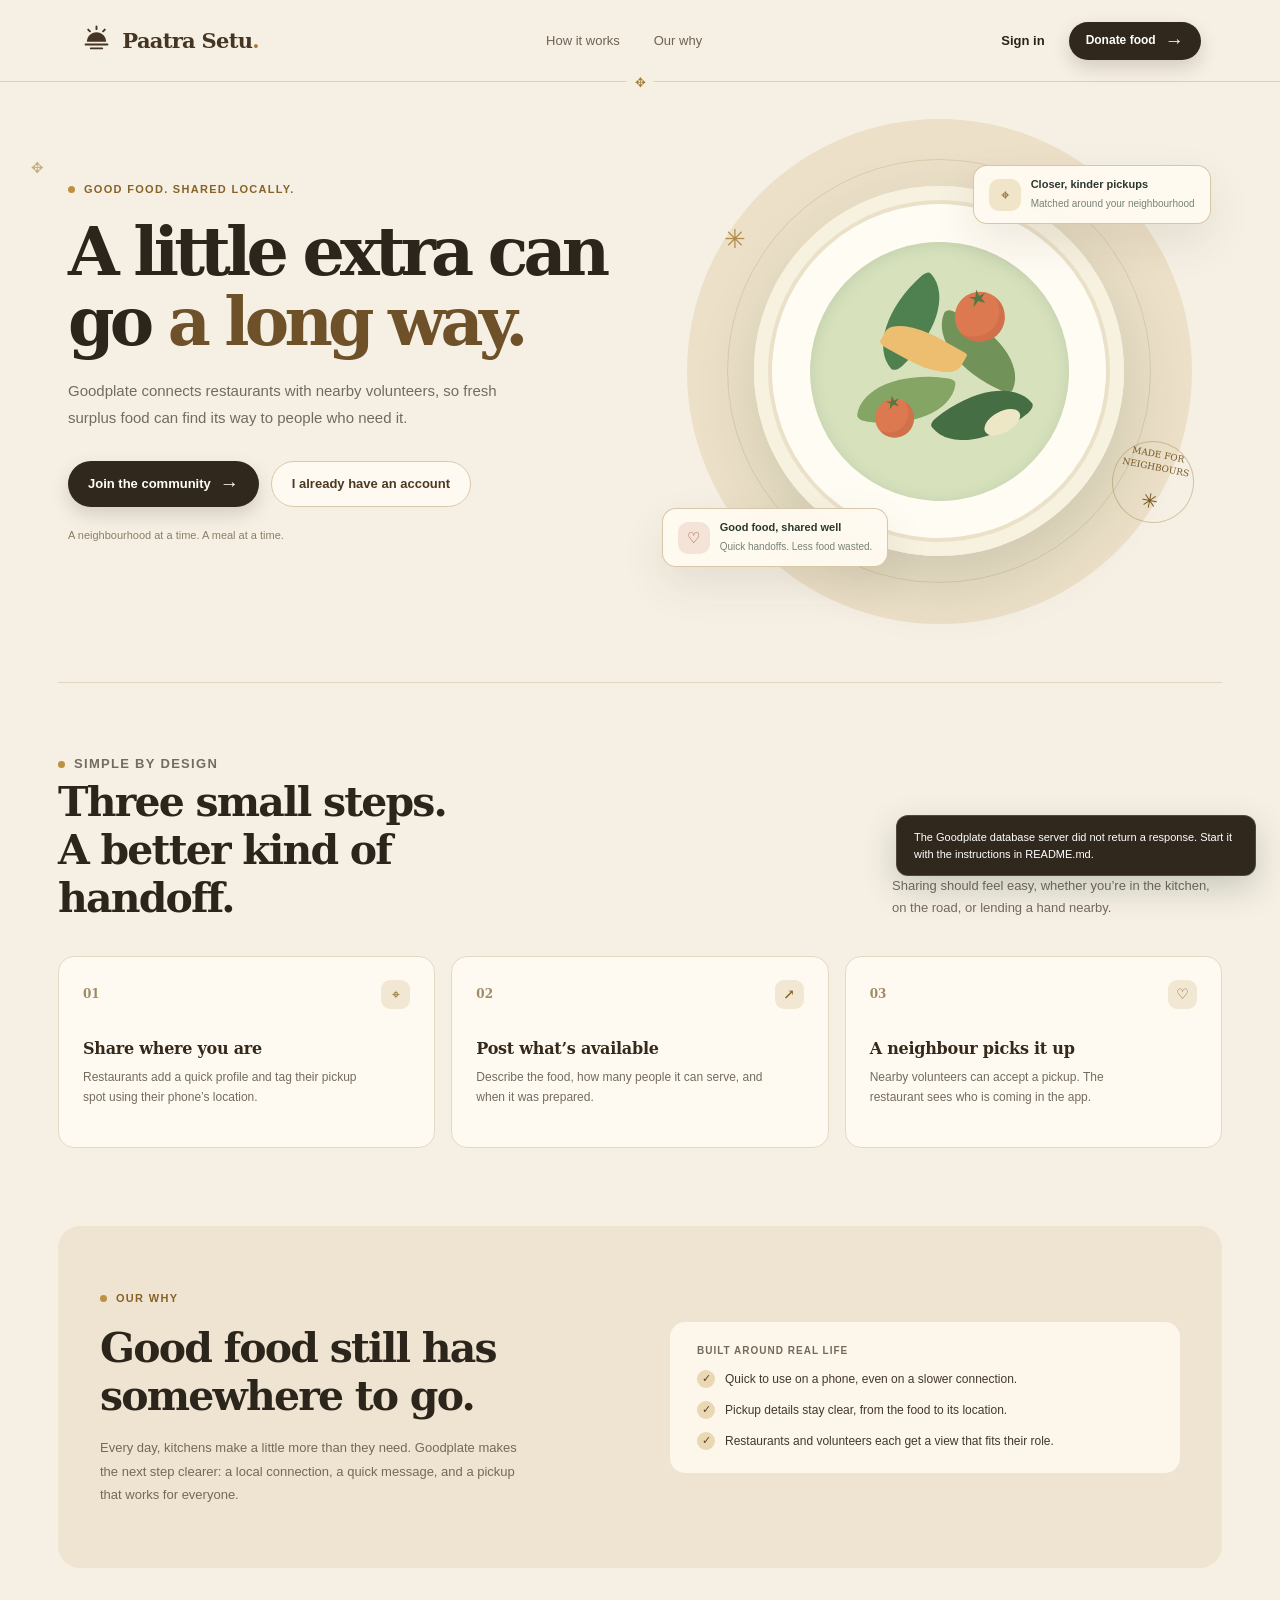
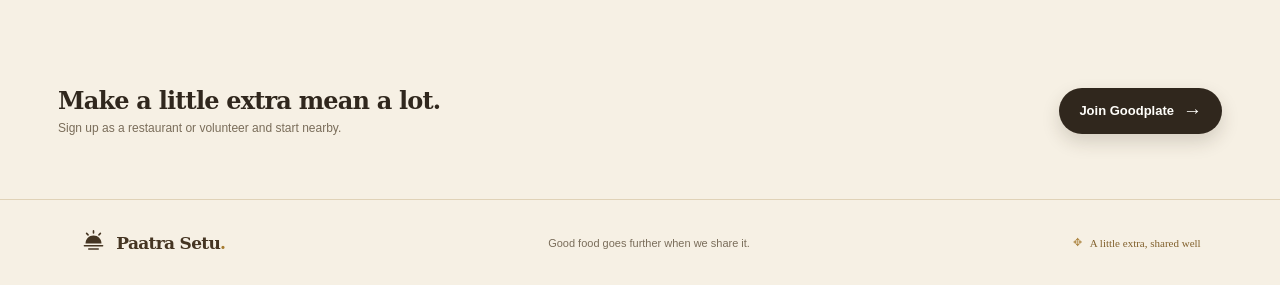
==== commit eed097c5: "name changes" ====
--- a/index.html
+++ b/index.html
@@ -4,19 +4,19 @@
     <meta charset="utf-8" />
     <meta name="viewport" content="width=device-width, initial-scale=1" />
     <meta name="theme-color" content="#f6f0e4" />
-    <meta name="description" content="Goodplate helps neighbourhood restaurants share fresh surplus food with nearby volunteers." />
-    <title>PaatraSetu — Where we bridge the gap between surplus food and the needy.</title>
+    <meta name="description" content="Paatra Setu helps neighbourhood restaurants share fresh surplus food with nearby volunteers." />
+    <title>Paatra Setu — Good food goes further</title>
     <link rel="stylesheet" href="styles.css" />
     <script defer src="app.js"></script>
   </head>
   <body>
     <a class="skip-link" href="#main">Skip to content</a>
     <header class="site-header">
-      <a class="brand" href="#home" aria-label="Goodplate home" data-action="home">
+      <a class="brand" href="#home" aria-label="Paatra Setu home" data-action="home">
         <span class="brand-mark" aria-hidden="true">
           <svg viewBox="0 0 40 40" fill="none"><path d="M9 21.5c0-6.1 4.9-11 11-11s11 4.9 11 11H9Z" fill="currentColor"/><path d="M7.5 24.5h25M13.5 29h13M20 7V4m-7.5 5.5-2-2m17 2 2-2" stroke="currentColor" stroke-width="2.2" stroke-linecap="round"/></svg>
         </span>
-        <span>PaatraSetu<span class="brand-period">.</span></span>
+        <span>Paatra Setu<span class="brand-period">.</span></span>
       </a>
       <nav class="header-nav" aria-label="Main navigation">
         <a href="#how-it-works">How it works</a>
@@ -28,7 +28,7 @@
     <div id="dialog-root"></div>
     <div id="toast" class="toast" role="status" aria-live="polite"></div>
     <footer class="site-footer">
-      <a class="brand footer-brand" href="#home" aria-label="Goodplate home" data-action="home"><span class="brand-mark" aria-hidden="true"><svg viewBox="0 0 40 40" fill="none"><path d="M9 21.5c0-6.1 4.9-11 11-11s11 4.9 11 11H9Z" fill="currentColor"/><path d="M7.5 24.5h25M13.5 29h13M20 7V4m-7.5 5.5-2-2m17 2 2-2" stroke="currentColor" stroke-width="2.2" stroke-linecap="round"/></svg></span><span>goodplate<span class="brand-period">.</span></span></a>
+      <a class="brand footer-brand" href="#home" aria-label="Paatra Setu home" data-action="home"><span class="brand-mark" aria-hidden="true"><svg viewBox="0 0 40 40" fill="none"><path d="M9 21.5c0-6.1 4.9-11 11-11s11 4.9 11 11H9Z" fill="currentColor"/><path d="M7.5 24.5h25M13.5 29h13M20 7V4m-7.5 5.5-2-2m17 2 2-2" stroke="currentColor" stroke-width="2.2" stroke-linecap="round"/></svg></span><span>Paatra Setu<span class="brand-period">.</span></span></a>
       <span>Good food goes further when we share it.</span>
       <span class="tradition-note"><span aria-hidden="true">✥</span> A little extra, shared well</span>
     </footer>
